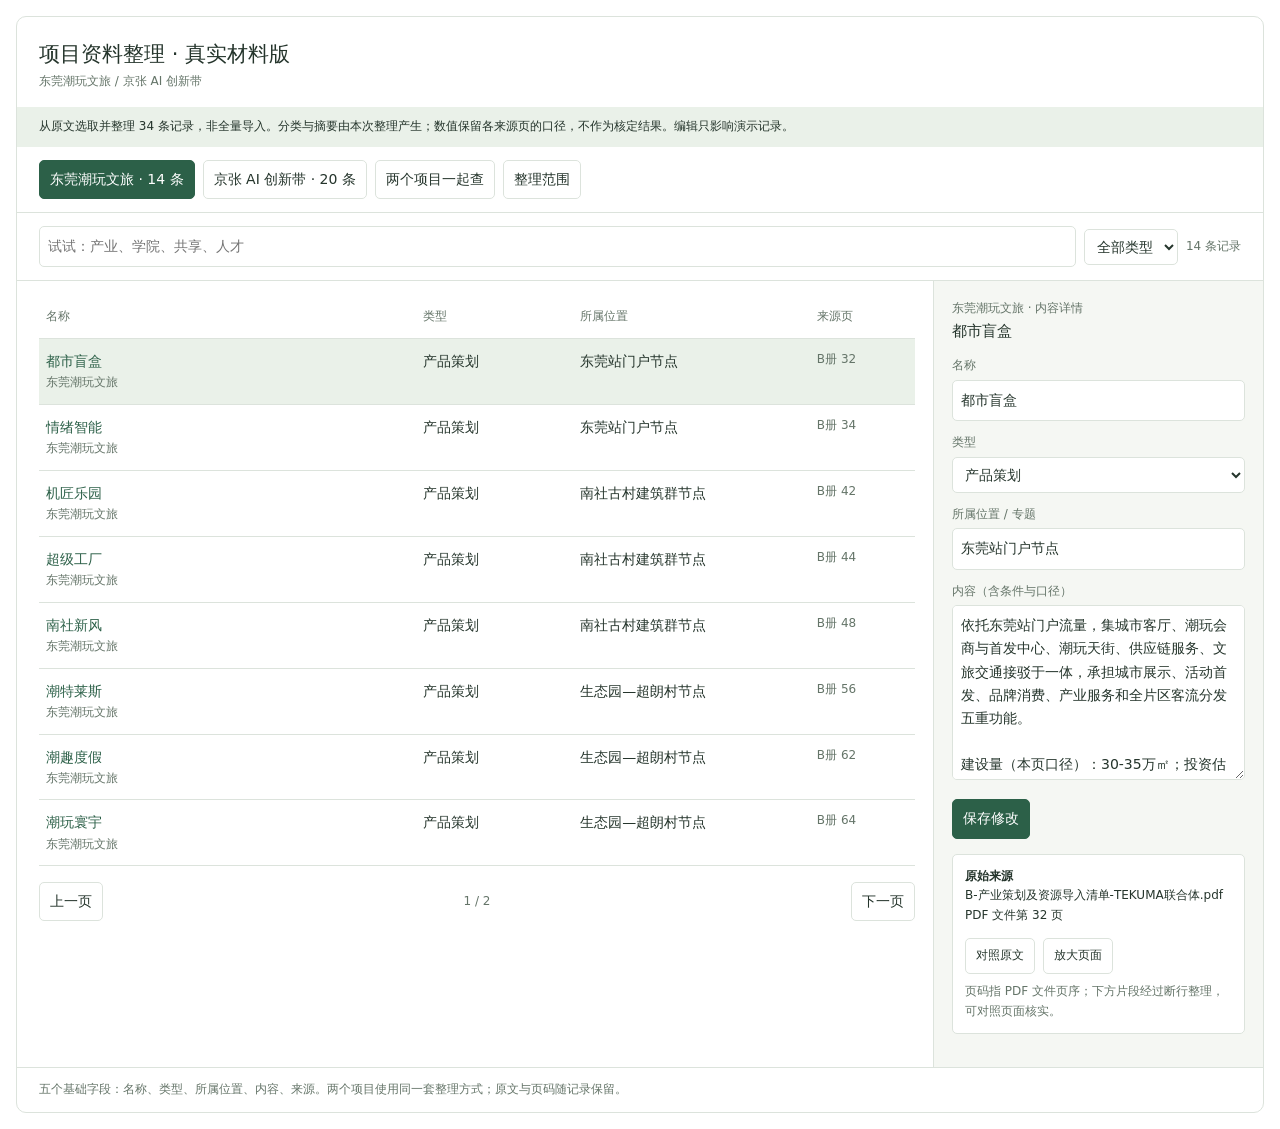
==== demo.html @ 4aeb012e "Publish urban design content management prototype" ====
<!doctype html>
<html lang="zh-CN"><head><meta charset="utf-8"><meta name="viewport" content="width=device-width,initial-scale=1"><meta name="robots" content="noindex,nofollow"><title>项目资料整理 · 真实材料 demo</title><style>:root{color-scheme:light}html,body{margin:0}body{padding:16px;font-family:system-ui,'Microsoft YaHei',sans-serif;background:#fff}*{box-sizing:border-box}@media(max-width:520px){body{padding:8px}}</style></head><body>
<script>
(()=>{const key='urban-content-demo-state-v1';let state=null;try{state=JSON.parse(localStorage.getItem(key)||'null')}catch{}window.openai={widgetState:state,setWidgetState:async(next)=>{window.openai.widgetState=next;try{localStorage.setItem(key,JSON.stringify(next))}catch{}}}})();
</script>
<div id="urban-real" aria-label="两个真实项目的结构化资料表">
<style>
#urban-real{--p:light-dark(#fff,#282c29);--b:light-dark(#f5f7f3,#202620);--t:light-dark(#25352c,#e4ece6);--m:light-dark(#657569,#adbdaf);--l:light-dark(#dce3dc,#465249);--a:light-dark(#2c6048,#a0d1b2);--s:light-dark(#eaf1e9,#354b3c);font:14px/1.65 system-ui,'Microsoft YaHei',sans-serif;color:var(--t);background:var(--p);border:1px solid var(--l);border-radius:10px;overflow:hidden}#urban-real *{box-sizing:border-box}#urban-real button,#urban-real input,#urban-real select,#urban-real textarea{font:inherit;color:inherit}#urban-real button{padding:7px 10px;border:1px solid var(--l);border-radius:5px;background:var(--p)}#urban-real button:hover{background:var(--s)}#urban-real button.active,#urban-real button.main{background:var(--a);color:var(--p);border-color:var(--a)}#urban-real input,#urban-real select,#urban-real textarea{border:1px solid var(--l);border-radius:5px;padding:8px;background:var(--p);max-width:100%}#urban-real textarea{width:100%;min-height:175px;resize:vertical}#urban-real h2{font-size:21px;font-weight:500;margin:0}#urban-real h3{font-size:15px;font-weight:500;margin:0 0 9px}#urban-real p{margin:6px 0 12px}#urban-real .dim{font-size:12px;color:var(--m)}#urban-real .head{padding:20px 100px 16px 22px}#urban-real .notice{font-size:12px;padding:10px 22px;background:var(--s)}#urban-real .bar{display:flex;gap:8px;flex-wrap:wrap;align-items:center;padding:13px 22px;border-bottom:1px solid var(--l)}#urban-real .bar input{flex:1;min-width:130px}#urban-real .body{display:grid;grid-template-columns:minmax(0,1fr) 330px}#urban-real .list{padding:15px 18px 18px 22px;min-width:0}#urban-real .detail{padding:18px;background:var(--b);border-left:1px solid var(--l);min-width:0}#urban-real .detail label{display:block;font-size:12px;color:var(--m);margin:12px 0 4px}#urban-real .detail input,#urban-real .detail select{width:100%}#urban-real table{width:100%;table-layout:fixed;border-collapse:collapse}#urban-real th,#urban-real td{padding:11px 7px;border-bottom:1px solid var(--l);text-align:left;vertical-align:top;overflow-wrap:anywhere}#urban-real th{font-size:12px;font-weight:400;color:var(--m)}#urban-real th:first-child{width:43%}#urban-real th:nth-child(2){width:18%}#urban-real th:nth-child(3){width:27%}#urban-real th:nth-child(4){width:12%}#urban-real td button{padding:0;border:0;color:var(--a);background:transparent;text-align:left}#urban-real tr.selected td{background:var(--s)}#urban-real .source{font-size:12px;padding:12px;background:var(--p);border:1px solid var(--l);border-radius:5px;margin:15px 0;overflow-wrap:anywhere}#urban-real .source img{display:block;width:100%;height:auto;margin-top:12px;border:1px solid var(--l)}#urban-real .quote{border-left:2px solid var(--a);padding-left:10px;white-space:pre-wrap;margin-top:12px}#urban-real .actions{display:flex;gap:8px;flex-wrap:wrap;align-items:center;margin-top:12px}#urban-real .pager{display:flex;justify-content:space-between;align-items:center;gap:8px;margin-top:16px}#urban-real .tag{font-size:11px;color:var(--a);background:var(--s);padding:2px 6px;border-radius:3px}#urban-real .scope{padding:20px 22px;border-bottom:1px solid var(--l);background:var(--b)}#urban-real .scope p{font-size:12px}#urban-real .foot{padding:12px 22px;border-top:1px solid var(--l);font-size:12px;color:var(--m)}#urban-real .preview{padding:18px;background:var(--b)}#urban-real .preview img{max-width:100%;height:auto;display:block;margin:16px auto 0}#urban-real [hidden]{display:none!important}
@media(max-width:820px){#urban-real .body{grid-template-columns:1fr}#urban-real .detail{border-left:0;border-top:1px solid var(--l)}}@media(max-width:520px){#urban-real .head,#urban-real .bar,#urban-real .scope,#urban-real .foot{padding-left:14px;padding-right:14px}#urban-real .head{padding-right:90px}#urban-real .list{padding:12px}#urban-real th,#urban-real td{font-size:12px;padding:9px 5px}#urban-real th:first-child{width:48%}#urban-real th:nth-child(2){width:22%}#urban-real th:nth-child(3){width:30%}#urban-real th:nth-child(4),#urban-real td:nth-child(4){display:none}#urban-real .bar input{flex-basis:100%}#urban-real input,#urban-real select,#urban-real textarea{font-size:16px}}
</style>
<header class="head"><h2>项目资料整理 · 真实材料版</h2><div class="dim">东莞潮玩文旅 / 京张 AI 创新带</div></header>
<div class="notice">从原文选取并整理 34 条记录，非全量导入。分类与摘要由本次整理产生；数值保留各来源页的口径，不作为核定结果。编辑只影响演示记录。</div>
<div id="ur-host"></div><div class="foot">五个基础字段：名称、类型、所属位置、内容、来源。两个项目使用同一套整理方式；原文与页码随记录保留。</div>
</div>
<script>
const initial=[{"id": 1, "name": "都市盲盒", "type": "产品策划", "place": "东莞站门户节点", "text": "依托东莞站门户流量，集城市客厅、潮玩会商与首发中心、潮玩天街、供应链服务、文旅交通接驳于一体，承担城市展示、活动首发、品牌消费、产业服务和全片区客流分发五重功能。\n\n建设量（本页口径）：30-35万㎡；投资估算：45 – 50 亿元。\n\n01 先做入口\n启动城市客厅与文旅接驳中心；完成站城导览、\n游客集散、行李寄存、多语服务、跨境电商与\n版权咨询轻量窗口。\n02 做实首发\n导入快闪首发位、沉浸式剧场、品牌发布会、\n买手会、金赏奖、直播基地，形成年度/季度/月\n度事件年历。\n03 升级平台\n完善天街商业和供应链服务中心，叠加检测认\n证、版权登记、授权交易、供应链金融，形成\n产业总入口。", "page": "32", "doc": "B", "project": "dg", "quote": "核心定位\n依托东莞站门户流量，集城市客厅、潮玩会商与首发中心、潮玩天街、供应链服务、文旅交通接驳于一体，承担城市展示、活动首发、品牌消费、产业服务和全片区客流分发五重功能。\n建设量：30-35万㎡\n投资估算：45 – 50 亿元", "area": "30-35万㎡", "investment": "45 – 50 亿元"}, {"id": 2, "name": "情绪智能", "type": "产品策划", "place": "东莞站门户节点", "text": "由AI毛绒玩具产业基地、透明超级工厂、柔性生产与私人定制中心、情绪智能主题酒店、AI玩具赋能中心构成，将情感计算、语音交互、传感器、芯片模组和柔性生产整合为智能物种全链条。\n\n建设量（本页口径）：30-40万㎡；投资估算：35 – 40 亿元。\n\n01 先聚产业\n落地AI毛绒产业基地，导入研发设计、电子集\n成、智能装备、供应链管理、品质检测与物流\n仓储企业。\n02 打开前台\n启动透明超级工厂、私人定制中心与情绪智能\n酒店，把生产线、定制、直播和住宿转化为消\n费体验。\n03 做强技术平台\n以AI玩具赋能中心导入AIGC、IP数字化、测试\n认证、产学研合作、创业加速器和国际技术合\n作。", "page": "34", "doc": "B", "project": "dg", "quote": "核心定位\n由AI毛绒玩具产业基地、透明超级工厂、柔性生产与私人定制中心、情绪智能主题酒店、AI玩具赋能中心构成，将情感计算、语音交互、传感器、芯片模组和柔性生产整合为智能物种全链条。\n建设量：30-40万㎡\n投资估算：35 – 40 亿元", "area": "30-40万㎡", "investment": "35 – 40 亿元"}, {"id": 3, "name": "机匠乐园", "type": "产品策划", "place": "南社古村建筑群节点", "text": "以工业遗存、退役模具、工厂废料和制造记忆为基础，构建工业美学景观、模具博物馆、二创工坊、重生实验室、工业主题乐园、原厂市集和工匠教育中心。\n\n建设量（本页口径）：20-30万㎡；投资估算：40-50 亿元。\n\n01 工业可见\n先做科幻机匠公园、模具博物馆和原厂市集，\n形成城市级视觉锚点、工业制造叙事与本土消\n费入口。\n02 工业可玩\n推进废料二创工坊、重生实验室和可参与工厂，\n把模具、废料、沉睡IP转化为创作与体验产品\n03 工业可传播\n完善制造美食街与工匠教育中心，打造机匠创\n作节、研学课程和大湾区工业设计体验活动。", "page": "42", "doc": "B", "project": "dg", "quote": "核心定位\n以工业遗存、退役模具、工厂废料和制造记忆为基础，构建工业美学景观、模具博物馆、二创工坊、重生实验室、工业主题乐园、原厂市集和工匠教育中心。\n建设量：20-30万㎡\n投资估算：40-50 亿元", "area": "20-30万㎡", "investment": "40-50 亿元"}, {"id": 4, "name": "超级工厂", "type": "产品策划", "place": "南社古村建筑群节点", "text": "由智能制造应用型企业总部、研发型总部、中小型具身企业院落总部、展示中心、透明工厂参观线和商务服务构成，形成总部经济、技术展示、工业文旅一体化平台。\n\n建设量（本页口径）：25.6万㎡；投资估算：26-32亿元。\n\n01 导入总部\n优先布局应用型总部与研发型总部，引入具身\n智能整机企业、关键零部件企业和航天潮玩制\n造企业。\n02 打开展示\n落地展示中心与透明工厂参观线，组织机器人\n装配、航天潮玩生产、VR/AR体验和工业参观\n票务。\n03 完善服务\n补齐中小企业院落总部、共享测试场、产业服\n务中心、基金办公室、人才公寓与商务配套。", "page": "44", "doc": "B", "project": "dg", "quote": "核心定位\n由智能制造应用型企业总部、研发型总部、中小型具身企业院落总部、展示中心、透明工厂参观线和商务服务构成，形成总部经济、技术展示、工业文旅一体化平台。\n建设量：25.6万㎡\n投资估算：26-32亿元", "area": "25.6万㎡", "investment": "26-32亿元"}, {"id": 5, "name": "南社新风", "type": "产品策划", "place": "南社古村建筑群节点", "text": "依托宗祠、古宅、水系、广场和古村肌理，通过国风内容、AR数字叠加、演艺节庆、非遗联名，把古村从静态遗存转化为可进入、可夜游、可消费、可传播的沉浸式戏剧场。\n\n建设量（本页口径）：3-4万㎡；投资估算：4-6 亿元。\n\n01 主舞台成形\n以谢氏大宗祠、古宅群和水系为核心，完成轻\n干预改造、基础展陈、AR叠加和夜游灯光系统。\n02 节庆事件化\n推出历史架空演出、花灯节、龙舟仪式、国风\n互动演出和非遗体验，用节庆拉高传播与客流。\n03 夜间运营化\n完善研学课程和星光夜市，把演艺、市集、餐\n饮、非遗零售与夜游联动为全时消费。", "page": "48", "doc": "B", "project": "dg", "quote": "核心定位\n依托宗祠、古宅、水系、广场和古村肌理，通过国风内容、AR数字叠加、演艺节庆、非遗联名，把古村从静态遗存转化为可进入、可夜游、可消费、可传播的沉浸式戏剧场。\n建设量：3-4万㎡\n投资估算：4-6 亿元", "area": "3-4万㎡", "investment": "4-6 亿元"}, {"id": 6, "name": "潮特莱斯", "type": "产品策划", "place": "生态园—超朗村节点", "text": "由潮玩奥莱折扣街区、前店后厂体验店、私人定制中心、欢乐聚场、潮玩剧场、潮玩博物馆·小小世界、娃衣手工制作村组成，形成“买得到、玩得到、做得到、看得到”的潮玩商业综合体。\n\n建设量（本页口径）：10-12万㎡；投资估算：16-18亿元。\n\n01 消费引擎\n启动奥莱折扣街区与前店后厂体验店，优先\n落地头部品牌、工厂参观购物动线和高性价\n比商品体系。\n02 内容体验\n推进私人定制、欢乐聚场、潮玩剧场与小小世\n界，把购物升级为参观、观演、参与、收藏。\n03 创作者生态\n启动牛过蓢娃衣手工制作村，引入工作室、二\n创工坊和公共展廊，形成消费者与创作者互动。", "page": "56", "doc": "B", "project": "dg", "quote": "核心定位\n由潮玩奥莱折扣街区、前店后厂体验店、私人定制中心、欢乐聚场、潮玩剧场、潮玩博物馆·小小世界、娃衣手工制作村组成，形成“买得到、玩得到、做得到、看得到”的潮玩商业综合体。\n建设量：10-12万㎡\n投资估算：16-18亿元", "area": "10-12万㎡", "investment": "16-18亿元"}, {"id": 7, "name": "潮趣度假", "type": "产品策划", "place": "生态园—超朗村节点", "text": "以高端全服务酒店、潮玩主题酒店群、亲子主题酒店群、野奢酒店和文旅住宅构成多层级度假体系，在湿地生态与潮玩内容之间建立面向会奖、家庭、粉丝、自然度假与长期停留的产品组合。\n\n建设量（本页口径）：16-20万㎡；投资估算：24-28 亿元。\n\n01 高端底盘\n先启动高端全服务酒店，建立会议、宴会、疗\n愈、泳池和全服务度假功能，承接商务会奖与\n家庭度假。\n02 主题矩阵\n推进潮玩主题酒店、亲子酒店和野奢酒店，形\n成IP沉浸、亲子教育、自然疗愈三类体验。\n03 社区延展\n导入文旅住宅与主题社区配套，让潮玩从短住\n体验进一步延展到长期停留和生活方式认同。", "page": "62", "doc": "B", "project": "dg", "quote": "核心定位\n以高端全服务酒店、潮玩主题酒店群、亲子主题酒店群、野奢酒店和文旅住宅构成多层级度假体系，在湿地生态与潮玩内容之间建立面向会奖、家庭、粉丝、自然度假与长期停留的产品组合。\n建设量：16-20万㎡\n投资估算：24-28 亿元", "area": "16-20万㎡", "investment": "24-28 亿元"}, {"id": 8, "name": "潮玩寰宇", "type": "产品策划", "place": "生态园—超朗村节点", "text": "由潮玩寰宇数字中心、AI短剧梦工厂、三体宇宙·科幻森林、三体科幻酒店构成，将顶级科幻IP、数字化平台、短剧内容生产、主题办公和沉浸式住宿组合为科幻内容平台。\n\n建设量（本页口径）：8-10万㎡；投资估算：16-20亿元。\n\n01 数字底座\n优先启动数字中心，完成IP数字档案库、数字展\n览、数字交易、元宇宙体验和数字化服务体系。\n02 内容生产\n启动AI短剧梦工厂与科幻森林，形成IP短剧、达\n人孵化、主题办公、展览廊和周边首发。\n03 沉浸住宿\n以三体科幻酒店为核心，整合AR/VR、实物机\n关、AI陪游和主题密室，形成可过夜科幻体验。", "page": "64", "doc": "B", "project": "dg", "quote": "核心定位\n由潮玩寰宇数字中心、AI短剧梦工厂、三体宇宙·科幻森林、三体科幻酒店构成，将顶级科幻IP、数字化平台、短剧内容生产、主题办公和沉浸式住宿组合为科幻内容平台。\n建设量：8-10万㎡\n投资估算：16-20亿元", "area": "8-10万㎡", "investment": "16-20亿元"}, {"id": 9, "name": "潮玩大道", "type": "产品策划", "place": "潮玩古村节点", "text": "由潮玩星光大道、旗舰IP主街、供应链生产服务及展销中心、创业孵化器与IP快速转化中心、IP授权交易中心、品牌展示带、电商直播基地组成，把设计、打样、转化、授权、交易和传播拉到一条街上。\n\n建设量（本页口径）：20-25万㎡；投资估算：30-40亿元。\n\n01 街区势能\n优先导入国内外头部旗舰、设计师快闪矩阵和IP\n联名餐饮，建立人气、辨识度与城市品牌街道\n展示。\n02 产业前台\n启动供应链展销中心、IP授权交易中心与直播基\n地，把采购、打样、授权、直播传播前置到街\n区。\n03 IP加速\n落地创业孵化器和IP快速转化中心，形成创意原\n型、小批量试产、首发上市、融资对接的高效\n通道。", "page": "74", "doc": "B", "project": "dg", "quote": "核心定位\n由潮玩星光大道、旗舰IP主街、供应链生产服务及展销中心、创业孵化器与IP快速转化中心、IP授权交易中心、品牌展示带、电商直播基地组成，把设计、打样、转化、授权、交易和传播拉到一条街上。\n建设量：20-25万㎡\n投资估算：30-40亿元", "area": "20-25万㎡", "investment": "30-40亿元"}, {"id": 10, "name": "潮玩学院", "type": "产品策划", "place": "潮玩古村节点", "text": "由核心教学区、古村落工作室集群、IP孵化公园、IP研发中心集群、人才青年小镇与生活配套组成，把教学、驻场创作、孵化、研发和青年生活统一为产教融合平台。\n\n建设量（本页口径）：4-6万㎡；投资估算：6-8 亿元。\n\n01 教学核心\n搭建IP设计、工业造型、品牌运营、数字潮玩四\n个方向，建立联合共建和企业导师机制。\n02 创作者生态\n启动古村落工作室集群与IP研发中心，引入设计\n师、艺术家驻场和企业真实命题。\n03 孵化生活\n落地IP孵化公园与青年小镇，叠加基金、版权、\n创意市集、公寓和社区配套。", "page": "76", "doc": "B", "project": "dg", "quote": "核心定位\n由核心教学区、古村落工作室集群、IP孵化公园、IP研发中心集群、人才青年小镇与生活配套组成，把教学、驻场创作、孵化、研发和青年生活统一为产教融合平台。\n建设量：4-6万㎡\n投资估算：6-8 亿元", "area": "4-6万㎡", "investment": "6-8 亿元"}, {"id": 11, "name": "潮江商院", "type": "产品策划", "place": "滨江古采石场节点", "text": "由城市文旅展览馆、文创工坊聚落、文创-文旅商学院、大帽子文创园改造、文旅学院宿舍与生活区组成，依托滨江古采石场和工业遗址环境，构建开放式文旅文创产业学院。\n\n建设量（本页口径）：10-12万㎡；投资估算：16-24 亿元。\n\n01 展示与工坊\n先启动城市文旅展览馆和文创工坊，建立文旅\n历史、采石场遗址、工人记忆和工坊实践的可\n见场景。\n02 学院主体\n推进文创-文旅商学院，引入真实项目教学、企\n业导师制和文旅规划、运营、内容、数字化课\n程。\n03 园区生活\n完成大帽子文创园改造与宿舍生活区，形成面\n向师生、导师、设计师和公众开放的园区型社\n区。", "page": "84", "doc": "B", "project": "dg", "quote": "核心定位\n由城市文旅展览馆、文创工坊聚落、文创-文旅商学院、大帽子文创园改造、文旅学院宿舍与生活区组成，依托滨江古采石场和工业遗址环境，构建开放式文旅文创产业学院。\n建设量：10-12万㎡\n投资估算：16-24 亿元", "area": "10-12万㎡", "investment": "16-24 亿元"}, {"id": 12, "name": "欢乐江岸", "type": "产品策划", "place": "滨江古采石场节点", "text": "依托滨江古采石场、赤石地貌、矿坑湖、湿地与滨水空间，构建赤石探秘、光影艺术、动物田园、河屿绿集、潮玩精品酒店等多元乐园与休闲产品。\n\n建设量（本页口径）：8-12万㎡；投资估算：12 – 15 亿元。\n\n01 标志体验\n以赤石探秘和河屿绿集为优先，打开峡谷穿越、\n工业攀登、矿坑漂流、滨水市集和露营休闲。\n02 夜间引擎\n推进光影艺术和动物田园，导入投影秀、感应\n步道、IP光影森林、亲子课程和自然工坊。\n03 度假升级\n补齐潮玩精品酒店和非标休闲配套，把半日游\n扩展为可停留、可露营、可过夜的度假目的地。", "page": "88", "doc": "B", "project": "dg", "quote": "核心定位\n依托滨江古采石场、赤石地貌、矿坑湖、湿地与滨水空间，构建赤石探秘、光影艺术、动物田园、河屿绿集、潮玩精品酒店等多元乐园与休闲产品。\n建设量：8-12万㎡\n投资估算：12 – 15 亿元", "area": "8-12万㎡", "investment": "12 – 15 亿元"}, {"id": 13, "name": "企业综合服务站、政策与空间工单", "type": "设施配置", "place": "AI服务设施专题 / 产业", "text": "建议单体或组合规模：150–500㎡\n类别：产业；优先层级：项目/圈\n关键空间条件：临街或首层、可见、可分时\n\n面积为共享或平台设施的启动建议区间，不含企业专属研发。具体规模按需求、设备和利用率校核。", "page": "391", "doc": "JZ", "project": "jz", "quote": "企业综合服务站、政策与空间工单\n150–500㎡\n临街或首层、可见、可分时\n\n面积为共享或平台设施的启动建议区间，不含企业专属研发。具体规模按需求、设备和利用率校核。", "area": "150–500㎡"}, {"id": 14, "name": "科技金融、知识产权、技术交易、国际化", "type": "设施配置", "place": "AI服务设施专题 / 产业", "text": "建议单体或组合规模：300–1,200㎡\n类别：产业；优先层级：圈\n关键空间条件：独立洽谈、保密、路演联动\n\n面积为共享或平台设施的启动建议区间，不含企业专属研发。具体规模按需求、设备和利用率校核。", "page": "391", "doc": "JZ", "project": "jz", "quote": "科技金融、知识产权、技术交易、国际化\n300–1,200㎡\n独立洽谈、保密、路演联动\n\n面积为共享或平台设施的启动建议区间，不含企业专属研发。具体规模按需求、设备和利用率校核。", "area": "300–1,200㎡"}, {"id": 15, "name": "场景机会与首试首用撮合中心", "type": "设施配置", "place": "AI服务设施专题 / 产业", "text": "建议单体或组合规模：500–1,500㎡\n类别：产业；优先层级：圈/带\n关键空间条件：展示、会议、采购与业主席位\n\n面积为共享或平台设施的启动建议区间，不含企业专属研发。具体规模按需求、设备和利用率校核。", "page": "391", "doc": "JZ", "project": "jz", "quote": "场景机会与首试首用撮合中心\n500–1,500㎡\n展示、会议、采购与业主席位\n\n面积为共享或平台设施的启动建议区间，不含企业专属研发。具体规模按需求、设备和利用率校核。", "area": "500–1,500㎡"}, {"id": 16, "name": "弹性算力与模型工具接入前端", "type": "设施配置", "place": "AI服务设施专题 / 科技", "text": "建议单体或组合规模：200–600㎡\n类别：科技；优先层级：项目/圈\n关键空间条件：双路网络、冷却、UPS、安全分区\n\n面积为共享或平台设施的启动建议区间，不含企业专属研发。具体规模按需求、设备和利用率校核。", "page": "391", "doc": "JZ", "project": "jz", "quote": "弹性算力与模型工具接入前端\n200–600㎡\n双路网络、冷却、UPS、安全分区\n\n面积为共享或平台设施的启动建议区间，不含企业专属研发。具体规模按需求、设备和利用率校核。", "area": "200–600㎡"}, {"id": 17, "name": "可信数据沙盒", "type": "设施配置", "place": "AI服务设施专题 / 科技", "text": "建议单体或组合规模：500–1,500㎡\n类别：科技；优先层级：圈/带\n关键空间条件：物理与网络隔离、授权审计\n\n面积为共享或平台设施的启动建议区间，不含企业专属研发。具体规模按需求、设备和利用率校核。", "page": "391", "doc": "JZ", "project": "jz", "quote": "可信数据沙盒\n500–1,500㎡\n物理与网络隔离、授权审计\n\n面积为共享或平台设施的启动建议区间，不含企业专属研发。具体规模按需求、设备和利用率校核。", "area": "500–1,500㎡"}, {"id": 18, "name": "模型评测与安全测试", "type": "设施配置", "place": "AI服务设施专题 / 科技", "text": "建议单体或组合规模：800–2,500㎡\n类别：科技；优先层级：圈/带\n关键空间条件：可控网络、测试集管理、保密\n\n面积为共享或平台设施的启动建议区间，不含企业专属研发。具体规模按需求、设备和利用率校核。", "page": "391", "doc": "JZ", "project": "jz", "quote": "模型评测与安全测试\n800–2,500㎡\n可控网络、测试集管理、保密\n\n面积为共享或平台设施的启动建议区间，不含企业专属研发。具体规模按需求、设备和利用率校核。", "area": "800–2,500㎡"}, {"id": 19, "name": "PoC与原型验证中心", "type": "设施配置", "place": "AI服务设施专题 / 科技", "text": "建议单体或组合规模：1,000–3,500㎡\n类别：科技；优先层级：圈\n关键空间条件：可变实验单元、设备物流、工程团队\n\n面积为共享或平台设施的启动建议区间，不含企业专属研发。具体规模按需求、设备和利用率校核。", "page": "391", "doc": "JZ", "project": "jz", "quote": "PoC与原型验证中心\n1,000–3,500㎡\n可变实验单元、设备物流、工程团队\n\n面积为共享或平台设施的启动建议区间，不含企业专属研发。具体规模按需求、设备和利用率校核。", "area": "1,000–3,500㎡"}, {"id": 20, "name": "共享实验室与仪器平台", "type": "设施配置", "place": "AI服务设施专题 / 科技", "text": "建议单体或组合规模：1,500–6,000㎡\n类别：科技；优先层级：圈/带\n关键空间条件：按专业配置荷载、机电、排风\n\n面积为共享或平台设施的启动建议区间，不含企业专属研发。具体规模按需求、设备和利用率校核。", "page": "391", "doc": "JZ", "project": "jz", "quote": "共享实验室与仪器平台\n1,500–6,000㎡\n按专业配置荷载、机电、排风\n\n面积为共享或平台设施的启动建议区间，不含企业专属研发。具体规模按需求、设备和利用率校核。", "area": "1,500–6,000㎡"}, {"id": 21, "name": "具身智能测试与中试验证", "type": "设施配置", "place": "AI服务设施专题 / 科技", "text": "建议单体或组合规模：3,000–10,000㎡以上\n类别：科技；优先层级：带/专业圈\n关键空间条件：高荷载、货运、层高反推、室外试验边界\n\n面积为共享或平台设施的启动建议区间，不含企业专属研发。具体规模按需求、设备和利用率校核。", "page": "391", "doc": "JZ", "project": "jz", "quote": "具身智能测试与中试验证\n3,000–10,000㎡以上\n高荷载、货运、层高反推、室外试验边界\n\n面积为共享或平台设施的启动建议区间，不含企业专属研发。具体规模按需求、设备和利用率校核。", "area": "3,000–10,000㎡以上"}, {"id": 22, "name": "孵化加速与共享研发", "type": "设施配置", "place": "AI服务设施专题 / 创新", "text": "建议单体或组合规模：3,000–8,000㎡\n类别：创新；优先层级：圈\n关键空间条件：灵活分隔、共享会议、导师与资本席位\n\n面积为共享或平台设施的启动建议区间，不含企业专属研发。具体规模按需求、设备和利用率校核。", "page": "391", "doc": "JZ", "project": "jz", "quote": "孵化加速与共享研发\n3,000–8,000㎡\n灵活分隔、共享会议、导师与资本席位\n\n面积为共享或平台设施的启动建议区间，不含企业专属研发。具体规模按需求、设备和利用率校核。", "area": "3,000–8,000㎡"}, {"id": 23, "name": "开源与开发者社区", "type": "设施配置", "place": "AI服务设施专题 / 创新", "text": "建议单体或组合规模：500–1,500㎡\n类别：创新；优先层级：圈\n关键空间条件：24小时、活动直播、开放工作站\n\n面积为共享或平台设施的启动建议区间，不含企业专属研发。具体规模按需求、设备和利用率校核。", "page": "391", "doc": "JZ", "project": "jz", "quote": "开源与开发者社区\n500–1,500㎡\n24小时、活动直播、开放工作站\n\n面积为共享或平台设施的启动建议区间，不含企业专属研发。具体规模按需求、设备和利用率校核。", "area": "500–1,500㎡"}, {"id": 24, "name": "发布路演、体验与展览", "type": "设施配置", "place": "AI服务设施专题 / 创新", "text": "建议单体或组合规模：500–2,000㎡\n类别：创新；优先层级：项目/圈\n关键空间条件：首层开放、可快速换展、声光电\n\n面积为共享或平台设施的启动建议区间，不含企业专属研发。具体规模按需求、设备和利用率校核。", "page": "391", "doc": "JZ", "project": "jz", "quote": "发布路演、体验与展览\n500–2,000㎡\n首层开放、可快速换展、声光电\n\n面积为共享或平台设施的启动建议区间，不含企业专属研发。具体规模按需求、设备和利用率校核。", "area": "500–2,000㎡"}, {"id": 25, "name": "人才服务、培训与工程实训", "type": "设施配置", "place": "AI服务设施专题 / 人才", "text": "建议单体或组合规模：300–1,500㎡\n类别：人才；优先层级：项目/圈\n关键空间条件：教学、咨询、企业联合运营\n\n面积为共享或平台设施的启动建议区间，不含企业专属研发。具体规模按需求、设备和利用率校核。", "page": "391", "doc": "JZ", "project": "jz", "quote": "人才服务、培训与工程实训\n300–1,500㎡\n教学、咨询、企业联合运营\n\n面积为共享或平台设施的启动建议区间，不含企业专属研发。具体规模按需求、设备和利用率校核。", "area": "300–1,500㎡"}, {"id": 26, "name": "国际短住、人才租赁住房", "type": "设施配置", "place": "AI服务设施专题 / 人才", "text": "建议单体或组合规模：按专项需求测算\n类别：人才；优先层级：圈/带\n关键空间条件：独立消防、独立流线、生活服务\n\n面积为共享或平台设施的启动建议区间，不含企业专属研发。具体规模按需求、设备和利用率校核。", "page": "391", "doc": "JZ", "project": "jz", "quote": "国际短住、人才租赁住房\n按专项需求测算\n独立消防、独立流线、生活服务\n\n面积为共享或平台设施的启动建议区间，不含企业专属研发。具体规模按需求、设备和利用率校核。", "area": "按专项需求测算"}, {"id": 27, "name": "数据合规、模型治理与标准认证", "type": "设施配置", "place": "AI服务设施专题 / 治理", "text": "建议单体或组合规模：500–1,500㎡\n类别：治理；优先层级：圈/带\n关键空间条件：保密、受控测试、审查和培训\n\n面积为共享或平台设施的启动建议区间，不含企业专属研发。具体规模按需求、设备和利用率校核。", "page": "391", "doc": "JZ", "project": "jz", "quote": "数据合规、模型治理与标准认证\n500–1,500㎡\n保密、受控测试、审查和培训\n\n面积为共享或平台设施的启动建议区间，不含企业专属研发。具体规模按需求、设备和利用率校核。", "area": "500–1,500㎡"}, {"id": 28, "name": "AI+行业专用验证场", "type": "设施配置", "place": "AI服务设施专题 / 场景", "text": "建议单体或组合规模：按场景专项测算\n类别：场景；优先层级：圈/带\n关键空间条件：行业监管、安全边界、真实用户与数据\n\n面积为共享或平台设施的启动建议区间，不含企业专属研发。具体规模按需求、设备和利用率校核。", "page": "391", "doc": "JZ", "project": "jz", "quote": "AI+行业专用验证场\n按场景专项测算\n行业监管、安全边界、真实用户与数据\n\n面积为共享或平台设施的启动建议区间，不含企业专属研发。具体规模按需求、设备和利用率校核。", "area": "按场景专项测算"}, {"id": 29, "name": "高校社区AI-IP园专业验证组合", "type": "设施配置", "place": "AI服务设施专题 / 场景", "text": "建议单体或组合规模：L1 300–2,000㎡；L2 3,000–10,000㎡\n类别：场景；优先层级：项目/圈\n关键空间条件：校园边界或近校载体；专业数据、验证、转化和共享客厅\n\n面积为共享或平台设施的启动建议区间，不含企业专属研发。具体规模按需求、设备和利用率校核。", "page": "391", "doc": "JZ", "project": "jz", "quote": "高校社区AI-IP园专业验证组合\nL1 300–2,000㎡；L2 3,000–10,000㎡\n校园边界或近校载体；专业数据、验证、转化和共享客厅\n\n面积为共享或平台设施的启动建议区间，不含企业专属研发。具体规模按需求、设备和利用率校核。", "area": "L1 300–2,000㎡；L2 3,000–10,000㎡"}, {"id": 30, "name": "众智园公共空间：现状", "type": "图件说明", "place": "众智园片区", "text": "现状片区绿地零散分布、步行系统不成体系。三大公园各自孤立，小月河沿岸缺乏连续步道，街区内部公共空间严重不足。现状公共空间呈“点状散布”状态。", "page": "170", "doc": "JZ", "project": "jz", "quote": "3.2 众智园片区 /Zhongzhi Park Area\nBefore\n现状片区绿地零散分布、步行系统不成体系。三大公园各自孤立，小月河沿岸缺乏连续步\n道，街区内部公共空间严重不足。现状公共空间呈\"点状散布\"状态，难以支撑高频交流的\n创新社群需求。"}, {"id": 31, "name": "众智园公共空间：方案", "type": "图件说明", "place": "众智园片区", "text": "规划后形成“公园/绿廊+慢行道路+立体步道”三级公共空间网络。三大公园通过连续绿廊串联；片区内慢行系统与轨道站点衔接，内部里巷打通。", "page": "171", "doc": "JZ", "project": "jz", "quote": "After\n规划后形成\"公园/绿廊+慢行道路+立体步道\"三级公共空间网络。三大公园通过连续绿廊串联，\n京张公园沿线打造滨水活力带，片区内慢行系统与轨道站点无缝衔接，内部里巷打通形成毛细血\n管。真正实现\"开窗见绿、出门入园、步行可达\"的理想创新社区空间。"}, {"id": 32, "name": "高校开放模式的选择与落位条件", "type": "设计策略", "place": "城校融合专题", "text": "校园界面承接交流，近校载体承接转化，受控平台提供能力；点位功能、授权条件和运营责任同步落实。\n\n具体入口、路径、容量、面积、投资和开放时段需结合校方、资产及专项条件核定；专业园区与首发项目为规划建议。", "page": "431", "doc": "JZ", "project": "jz", "quote": "4.模式选择与空间落位条件\nModel Selection and Spatial Conditions\n具体入口、路径、容量、面积、投资和开放时段需结合校方、资产及专项条件核定；专业园区与首发项目为规划建议。\n一校一策、一平台一授权表、一项目一运营合同\n校园界面承接交流，近校载体承接转化，受控平台提供能力；\n点位功能、授权条件和运营责任同步落实。"}, {"id": 33, "name": "东莞片区城市设计总平面", "type": "图件说明", "place": "总体空间", "text": "总平面图表达片区整体空间布局，并以子项目编号标注位置。此条记录只描述图件用途，不从图面推算新增指标。", "page": "27", "doc": "A", "project": "dg", "quote": "城市设计总平面图 / URBAN DESIGN MASTERPLAN\n子项目编号示例：1-2、1-4、1-1、2-1、2-2、2-3、2-4、2-5。"}, {"id": 34, "name": "都市盲盒：会商首发场景", "type": "图件说明", "place": "东莞站门户节点 / 都市盲盒", "text": "效果图展示都市盲盒的会展、商业与首发场景。此条为图件内容概述，图片保留原文标注。", "page": "49", "doc": "A", "project": "dg", "quote": "潮玩会赏快闪\n设置20个标准化快闪位，由品牌……（原文片段）"}];
const documents={"A": {"name": "A-设计说明-TEKUMA联合体.pdf"}, "B": {"name": "B-产业策划及资源导入清单-TEKUMA联合体.pdf"}, "JZ": {"name": "方案文册（1正19副）.pdf"}};
const previews={"A-27": "[data-uri]", "A-49": "[data-uri]", "B-32": "[data-uri]", "B-34": "[data-uri]", "B-42": "[data-uri]", "B-44": "[data-uri]", "B-48": "[data-uri]", "B-56": "[data-uri]", "B-62": "[data-uri]", "B-64": "[data-uri]", "B-74": "[data-uri]", "B-76": "[data-uri]", "B-84": "[data-uri]", "B-88": "[data-uri]", "JZ-170": "[data-uri]", "JZ-171": "[data-uri]", "JZ-391": "[data-uri]", "JZ-431": "[data-uri]"};
(()=>{
const root=document.getElementById('urban-real'),host=root.querySelector('#ur-host');
let s={records:initial.map(r=>({...r})),project:'dg',type:'全部类型',q:'',page:0,selected:1,source:false,scope:false};
let cached=window.openai?.widgetState?.privateContent;if(cached?.version==='real-1'){for(const key of ['project','type','q','page','selected','scope'])if(cached[key]!==undefined)s[key]=cached[key];for(const r of s.records)if(cached.edits?.[r.id])Object.assign(r,cached.edits[r.id])}
const edits=cached?.version==='real-1'?cached.edits||{}:{};
const esc=v=>String(v).replace(/[&<>"']/g,c=>({'&':'&amp;','<':'&lt;','>':'&gt;','"':'&quot;',"'":'&#39;'}[c]));
const projects={dg:'东莞潮玩文旅',jz:'京张 AI 创新带'};
const types=['全部类型','产品策划','设施配置','图件说明','设计策略'];
function persist(){window.openai?.setWidgetState?.({modelContent:{prototype:'真实项目资料整理',project:s.project,selected:s.selected},privateContent:{version:'real-1',project:s.project,type:s.type,q:s.q,page:s.page,selected:s.selected,scope:s.scope,edits}})?.catch(()=>{})}
function filtered(){return s.records.filter(r=>(s.project==='all'||r.project===s.project)&&(s.type==='全部类型'||r.type===s.type)&&(r.name+r.place+r.text+projects[r.project]).toLowerCase().includes(s.q.toLowerCase()))}
function rows(){const all=filtered(),pages=Math.max(1,Math.ceil(all.length/8));s.page=Math.min(s.page,pages-1);const visible=all.slice(s.page*8,s.page*8+8);host.querySelector('#ur-count').textContent=all.length+' 条记录';host.querySelector('#ur-rows').innerHTML=visible.map(r=>'<tr class="'+(r.id===s.selected?'selected':'')+'"><td><button data-record="'+r.id+'">'+esc(r.name)+'</button><div class="dim">'+projects[r.project]+'</div></td><td>'+esc(r.type)+'</td><td>'+esc(r.place)+'</td><td class="dim">'+(r.doc==='JZ'?'文册':r.doc+'册')+' '+r.page+'</td></tr>').join('')||'<tr><td colspan="4">没有匹配记录。</td></tr>';host.querySelector('#ur-pages').textContent=(s.page+1)+' / '+pages;host.querySelector('#ur-prev').disabled=s.page===0;host.querySelector('#ur-next').disabled=s.page===pages-1;host.querySelectorAll('[data-record]').forEach(b=>b.onclick=()=>{s.selected=+b.dataset.record;s.source=false;rows();detail();persist()})}
function detail(){const r=s.records.find(r=>r.id===s.selected);if(!r){host.querySelector('#ur-detail').innerHTML='<p>选择记录查看详情。</p>';return}const doc=documents[r.doc];host.querySelector('#ur-detail').innerHTML='<div class="dim">'+projects[r.project]+' · 内容详情</div><h3>'+esc(r.name)+'</h3><label for="ur-name">名称</label><input id="ur-name" value="'+esc(r.name)+'"><label for="ur-kind">类型</label><select id="ur-kind">'+types.slice(1).map(t=>'<option '+(t===r.type?'selected':'')+'>'+t+'</option>').join('')+'</select><label for="ur-place">所属位置 / 专题</label><input id="ur-place" value="'+esc(r.place)+'"><label for="ur-text">内容（含条件与口径）</label><textarea id="ur-text">'+esc(r.text)+'</textarea><div class="actions"><button class="main" id="ur-save">保存修改</button><span id="ur-save-status" class="dim" aria-live="polite"></span></div><div class="source"><b>原始来源</b><div>'+esc(doc.name)+'</div><div>PDF 文件第 '+r.page+' 页</div><div class="actions"><button id="ur-source">'+(s.source?'收起原文':'对照原文')+'</button><button id="ur-preview">放大页面</button></div><div id="ur-source-content" '+(s.source?'':'hidden')+'><div class="quote">'+esc(r.quote)+'</div><img src="'+previews[r.doc+'-'+r.page]+'" alt="'+esc(doc.name)+'第'+r.page+'页"></div><div class="dim" style="margin-top:8px">页码指 PDF 文件页序；下方片段经过断行整理，可对照页面核实。</div></div>';
host.querySelector('#ur-source').onclick=()=>{s.source=!s.source;host.querySelector('#ur-source-content').hidden=!s.source;host.querySelector('#ur-source').textContent=s.source?'收起原文':'对照原文'};
host.querySelector('#ur-preview').onclick=()=>{host.innerHTML='<div class="preview"><button id="ur-return">← 返回资料表</button><p>'+esc(doc.name)+' · PDF 第 '+r.page+' 页</p><img src="'+previews[r.doc+'-'+r.page]+'" alt="原始页面预览"></div>';host.querySelector('#ur-return').onclick=render};
host.querySelector('#ur-save').onclick=()=>{const name=host.querySelector('#ur-name').value.trim();if(!name){host.querySelector('#ur-save-status').textContent='请填写名称';return}const edit={name,type:host.querySelector('#ur-kind').value,place:host.querySelector('#ur-place').value,text:host.querySelector('#ur-text').value};Object.assign(r,edit);edits[r.id]=edit;rows();detail();host.querySelector('#ur-save-status').textContent='已保存到演示';persist()}}
function render(){host.innerHTML='<div class="bar"><button data-project="dg">东莞潮玩文旅 · 14 条</button><button data-project="jz">京张 AI 创新带 · 20 条</button><button data-project="all">两个项目一起查</button><button id="ur-scope">整理范围</button></div><div id="ur-scope-panel" class="scope" '+(s.scope?'':'hidden')+'><h3>本次带入的真实内容</h3><p><b>东莞：</b>B 册 12 个产品的定位、建设量、投资估算和三阶段路径；A 册 2 张图件的用途说明。图件说明为本次人工归纳。</p><p><b>京张：</b>PDF 391 页 17 项设施配置；170–171 页众智园公共空间现状与方案；431 页高校开放模式与落位条件。</p><p class="dim">未导入全部页码，也未将意向资源当作已落实合作。记录保留原有估算、建议及适用条件。</p></div><div class="bar"><input id="ur-search" aria-label="搜索资料" placeholder="试试：产业、学院、共享、人才"><select id="ur-filter" aria-label="筛选类型">'+types.map(t=>'<option>'+t+'</option>').join('')+'</select><span class="dim" id="ur-count"></span></div><div class="body"><section class="list"><table aria-label="真实项目内容表"><thead><tr><th>名称</th><th>类型</th><th>所属位置</th><th>来源页</th></tr></thead><tbody id="ur-rows"></tbody></table><div class="pager"><button id="ur-prev">上一页</button><span class="dim" id="ur-pages"></span><button id="ur-next">下一页</button></div></section><aside id="ur-detail" class="detail" aria-label="内容与来源"></aside></div>';
host.querySelector('#ur-search').value=s.q;host.querySelector('#ur-filter').value=s.type;host.querySelector('#ur-search').oninput=e=>{s.q=e.target.value;s.page=0;sync();persist()};host.querySelector('#ur-filter').onchange=e=>{s.type=e.target.value;s.page=0;sync();persist()};host.querySelectorAll('[data-project]').forEach(b=>{b.classList.toggle('active',b.dataset.project===s.project);b.onclick=()=>{s.project=b.dataset.project;s.page=0;s.q='';s.type='全部类型';s.source=false;s.selected=filtered()[0]?.id||null;render();persist()}});host.querySelector('#ur-prev').onclick=()=>{s.page--;rows();persist()};host.querySelector('#ur-next').onclick=()=>{s.page++;rows();persist()};host.querySelector('#ur-scope').onclick=()=>{s.scope=!s.scope;host.querySelector('#ur-scope-panel').hidden=!s.scope;persist()};rows();detail()}
function sync(){const list=filtered();if(!list.some(r=>r.id===s.selected)){s.selected=list[0]?.id||null;s.source=false}rows();detail()}
render();window.addEventListener('openai:set_globals',e=>{const c=e.detail?.globals?.widgetState?.privateContent;if(c?.version==='real-1'){for(const key of ['project','type','q','page','selected','scope'])if(c[key]!==undefined)s[key]=c[key];if(c.edits){Object.assign(edits,c.edits);for(const r of s.records)if(edits[r.id])Object.assign(r,edits[r.id])}render()}});
})();
</script>

</body></html>
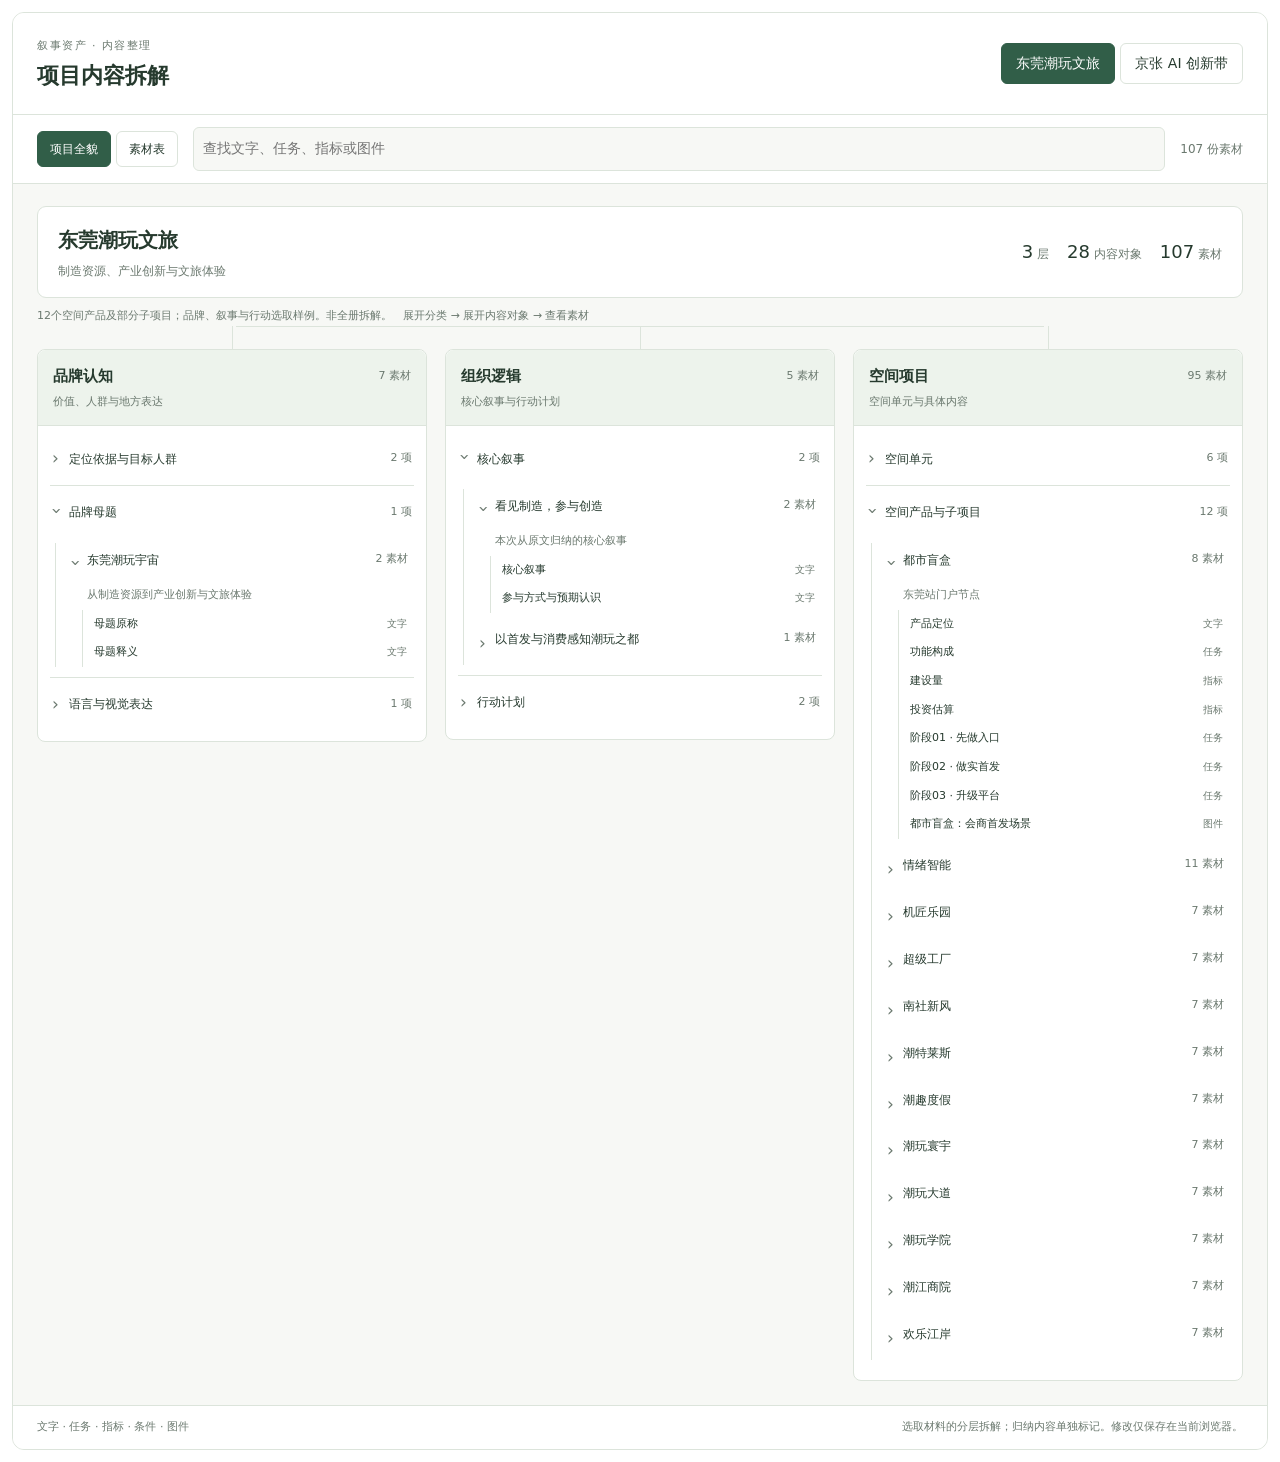
==== commit cc370731: "Explore whole projects through layered content and granular materials" ====
--- a/demo.html
+++ b/demo.html
@@ -1,41 +1,8 @@
 <!doctype html>
-<html lang="zh-CN"><head><meta charset="utf-8"><meta name="viewport" content="width=device-width,initial-scale=1"><meta name="robots" content="noindex,nofollow"><title>项目资料整理 · 真实材料 demo</title><style>:root{color-scheme:light}html,body{margin:0}body{padding:16px;font-family:system-ui,'Microsoft YaHei',sans-serif;background:#fff}*{box-sizing:border-box}@media(max-width:520px){body{padding:8px}}</style></head><body>
-<script>
-(()=>{const key='urban-content-demo-state-v1';let state=null;try{state=JSON.parse(localStorage.getItem(key)||'null')}catch{}window.openai={widgetState:state,setWidgetState:async(next)=>{window.openai.widgetState=next;try{localStorage.setItem(key,JSON.stringify(next))}catch{}}}})();
-</script>
-<div id="urban-real" aria-label="两个真实项目的结构化资料表">
-<style>
-#urban-real{--p:light-dark(#fff,#282c29);--b:light-dark(#f5f7f3,#202620);--t:light-dark(#25352c,#e4ece6);--m:light-dark(#657569,#adbdaf);--l:light-dark(#dce3dc,#465249);--a:light-dark(#2c6048,#a0d1b2);--s:light-dark(#eaf1e9,#354b3c);font:14px/1.65 system-ui,'Microsoft YaHei',sans-serif;color:var(--t);background:var(--p);border:1px solid var(--l);border-radius:10px;overflow:hidden}#urban-real *{box-sizing:border-box}#urban-real button,#urban-real input,#urban-real select,#urban-real textarea{font:inherit;color:inherit}#urban-real button{padding:7px 10px;border:1px solid var(--l);border-radius:5px;background:var(--p)}#urban-real button:hover{background:var(--s)}#urban-real button.active,#urban-real button.main{background:var(--a);color:var(--p);border-color:var(--a)}#urban-real input,#urban-real select,#urban-real textarea{border:1px solid var(--l);border-radius:5px;padding:8px;background:var(--p);max-width:100%}#urban-real textarea{width:100%;min-height:175px;resize:vertical}#urban-real h2{font-size:21px;font-weight:500;margin:0}#urban-real h3{font-size:15px;font-weight:500;margin:0 0 9px}#urban-real p{margin:6px 0 12px}#urban-real .dim{font-size:12px;color:var(--m)}#urban-real .head{padding:20px 100px 16px 22px}#urban-real .notice{font-size:12px;padding:10px 22px;background:var(--s)}#urban-real .bar{display:flex;gap:8px;flex-wrap:wrap;align-items:center;padding:13px 22px;border-bottom:1px solid var(--l)}#urban-real .bar input{flex:1;min-width:130px}#urban-real .body{display:grid;grid-template-columns:minmax(0,1fr) 330px}#urban-real .list{padding:15px 18px 18px 22px;min-width:0}#urban-real .detail{padding:18px;background:var(--b);border-left:1px solid var(--l);min-width:0}#urban-real .detail label{display:block;font-size:12px;color:var(--m);margin:12px 0 4px}#urban-real .detail input,#urban-real .detail select{width:100%}#urban-real table{width:100%;table-layout:fixed;border-collapse:collapse}#urban-real th,#urban-real td{padding:11px 7px;border-bottom:1px solid var(--l);text-align:left;vertical-align:top;overflow-wrap:anywhere}#urban-real th{font-size:12px;font-weight:400;color:var(--m)}#urban-real th:first-child{width:43%}#urban-real th:nth-child(2){width:18%}#urban-real th:nth-child(3){width:27%}#urban-real th:nth-child(4){width:12%}#urban-real td button{padding:0;border:0;color:var(--a);background:transparent;text-align:left}#urban-real tr.selected td{background:var(--s)}#urban-real .source{font-size:12px;padding:12px;background:var(--p);border:1px solid var(--l);border-radius:5px;margin:15px 0;overflow-wrap:anywhere}#urban-real .source img{display:block;width:100%;height:auto;margin-top:12px;border:1px solid var(--l)}#urban-real .quote{border-left:2px solid var(--a);padding-left:10px;white-space:pre-wrap;margin-top:12px}#urban-real .actions{display:flex;gap:8px;flex-wrap:wrap;align-items:center;margin-top:12px}#urban-real .pager{display:flex;justify-content:space-between;align-items:center;gap:8px;margin-top:16px}#urban-real .tag{font-size:11px;color:var(--a);background:var(--s);padding:2px 6px;border-radius:3px}#urban-real .scope{padding:20px 22px;border-bottom:1px solid var(--l);background:var(--b)}#urban-real .scope p{font-size:12px}#urban-real .foot{padding:12px 22px;border-top:1px solid var(--l);font-size:12px;color:var(--m)}#urban-real .preview{padding:18px;background:var(--b)}#urban-real .preview img{max-width:100%;height:auto;display:block;margin:16px auto 0}#urban-real [hidden]{display:none!important}
-@media(max-width:820px){#urban-real .body{grid-template-columns:1fr}#urban-real .detail{border-left:0;border-top:1px solid var(--l)}}@media(max-width:520px){#urban-real .head,#urban-real .bar,#urban-real .scope,#urban-real .foot{padding-left:14px;padding-right:14px}#urban-real .head{padding-right:90px}#urban-real .list{padding:12px}#urban-real th,#urban-real td{font-size:12px;padding:9px 5px}#urban-real th:first-child{width:48%}#urban-real th:nth-child(2){width:22%}#urban-real th:nth-child(3){width:30%}#urban-real th:nth-child(4),#urban-real td:nth-child(4){display:none}#urban-real .bar input{flex-basis:100%}#urban-real input,#urban-real select,#urban-real textarea{font-size:16px}}
-</style>
-<header class="head"><h2>项目资料整理 · 真实材料版</h2><div class="dim">东莞潮玩文旅 / 京张 AI 创新带</div></header>
-<div class="notice">从原文选取并整理 34 条记录，非全量导入。分类与摘要由本次整理产生；数值保留各来源页的口径，不作为核定结果。编辑只影响演示记录。</div>
-<div id="ur-host"></div><div class="foot">五个基础字段：名称、类型、所属位置、内容、来源。两个项目使用同一套整理方式；原文与页码随记录保留。</div>
-</div>
-<script>
-const initial=[{"id": 1, "name": "都市盲盒", "type": "产品策划", "place": "东莞站门户节点", "text": "依托东莞站门户流量，集城市客厅、潮玩会商与首发中心、潮玩天街、供应链服务、文旅交通接驳于一体，承担城市展示、活动首发、品牌消费、产业服务和全片区客流分发五重功能。\n\n建设量（本页口径）：30-35万㎡；投资估算：45 – 50 亿元。\n\n01 先做入口\n启动城市客厅与文旅接驳中心；完成站城导览、\n游客集散、行李寄存、多语服务、跨境电商与\n版权咨询轻量窗口。\n02 做实首发\n导入快闪首发位、沉浸式剧场、品牌发布会、\n买手会、金赏奖、直播基地，形成年度/季度/月\n度事件年历。\n03 升级平台\n完善天街商业和供应链服务中心，叠加检测认\n证、版权登记、授权交易、供应链金融，形成\n产业总入口。", "page": "32", "doc": "B", "project": "dg", "quote": "核心定位\n依托东莞站门户流量，集城市客厅、潮玩会商与首发中心、潮玩天街、供应链服务、文旅交通接驳于一体，承担城市展示、活动首发、品牌消费、产业服务和全片区客流分发五重功能。\n建设量：30-35万㎡\n投资估算：45 – 50 亿元", "area": "30-35万㎡", "investment": "45 – 50 亿元"}, {"id": 2, "name": "情绪智能", "type": "产品策划", "place": "东莞站门户节点", "text": "由AI毛绒玩具产业基地、透明超级工厂、柔性生产与私人定制中心、情绪智能主题酒店、AI玩具赋能中心构成，将情感计算、语音交互、传感器、芯片模组和柔性生产整合为智能物种全链条。\n\n建设量（本页口径）：30-40万㎡；投资估算：35 – 40 亿元。\n\n01 先聚产业\n落地AI毛绒产业基地，导入研发设计、电子集\n成、智能装备、供应链管理、品质检测与物流\n仓储企业。\n02 打开前台\n启动透明超级工厂、私人定制中心与情绪智能\n酒店，把生产线、定制、直播和住宿转化为消\n费体验。\n03 做强技术平台\n以AI玩具赋能中心导入AIGC、IP数字化、测试\n认证、产学研合作、创业加速器和国际技术合\n作。", "page": "34", "doc": "B", "project": "dg", "quote": "核心定位\n由AI毛绒玩具产业基地、透明超级工厂、柔性生产与私人定制中心、情绪智能主题酒店、AI玩具赋能中心构成，将情感计算、语音交互、传感器、芯片模组和柔性生产整合为智能物种全链条。\n建设量：30-40万㎡\n投资估算：35 – 40 亿元", "area": "30-40万㎡", "investment": "35 – 40 亿元"}, {"id": 3, "name": "机匠乐园", "type": "产品策划", "place": "南社古村建筑群节点", "text": "以工业遗存、退役模具、工厂废料和制造记忆为基础，构建工业美学景观、模具博物馆、二创工坊、重生实验室、工业主题乐园、原厂市集和工匠教育中心。\n\n建设量（本页口径）：20-30万㎡；投资估算：40-50 亿元。\n\n01 工业可见\n先做科幻机匠公园、模具博物馆和原厂市集，\n形成城市级视觉锚点、工业制造叙事与本土消\n费入口。\n02 工业可玩\n推进废料二创工坊、重生实验室和可参与工厂，\n把模具、废料、沉睡IP转化为创作与体验产品\n03 工业可传播\n完善制造美食街与工匠教育中心，打造机匠创\n作节、研学课程和大湾区工业设计体验活动。", "page": "42", "doc": "B", "project": "dg", "quote": "核心定位\n以工业遗存、退役模具、工厂废料和制造记忆为基础，构建工业美学景观、模具博物馆、二创工坊、重生实验室、工业主题乐园、原厂市集和工匠教育中心。\n建设量：20-30万㎡\n投资估算：40-50 亿元", "area": "20-30万㎡", "investment": "40-50 亿元"}, {"id": 4, "name": "超级工厂", "type": "产品策划", "place": "南社古村建筑群节点", "text": "由智能制造应用型企业总部、研发型总部、中小型具身企业院落总部、展示中心、透明工厂参观线和商务服务构成，形成总部经济、技术展示、工业文旅一体化平台。\n\n建设量（本页口径）：25.6万㎡；投资估算：26-32亿元。\n\n01 导入总部\n优先布局应用型总部与研发型总部，引入具身\n智能整机企业、关键零部件企业和航天潮玩制\n造企业。\n02 打开展示\n落地展示中心与透明工厂参观线，组织机器人\n装配、航天潮玩生产、VR/AR体验和工业参观\n票务。\n03 完善服务\n补齐中小企业院落总部、共享测试场、产业服\n务中心、基金办公室、人才公寓与商务配套。", "page": "44", "doc": "B", "project": "dg", "quote": "核心定位\n由智能制造应用型企业总部、研发型总部、中小型具身企业院落总部、展示中心、透明工厂参观线和商务服务构成，形成总部经济、技术展示、工业文旅一体化平台。\n建设量：25.6万㎡\n投资估算：26-32亿元", "area": "25.6万㎡", "investment": "26-32亿元"}, {"id": 5, "name": "南社新风", "type": "产品策划", "place": "南社古村建筑群节点", "text": "依托宗祠、古宅、水系、广场和古村肌理，通过国风内容、AR数字叠加、演艺节庆、非遗联名，把古村从静态遗存转化为可进入、可夜游、可消费、可传播的沉浸式戏剧场。\n\n建设量（本页口径）：3-4万㎡；投资估算：4-6 亿元。\n\n01 主舞台成形\n以谢氏大宗祠、古宅群和水系为核心，完成轻\n干预改造、基础展陈、AR叠加和夜游灯光系统。\n02 节庆事件化\n推出历史架空演出、花灯节、龙舟仪式、国风\n互动演出和非遗体验，用节庆拉高传播与客流。\n03 夜间运营化\n完善研学课程和星光夜市，把演艺、市集、餐\n饮、非遗零售与夜游联动为全时消费。", "page": "48", "doc": "B", "project": "dg", "quote": "核心定位\n依托宗祠、古宅、水系、广场和古村肌理，通过国风内容、AR数字叠加、演艺节庆、非遗联名，把古村从静态遗存转化为可进入、可夜游、可消费、可传播的沉浸式戏剧场。\n建设量：3-4万㎡\n投资估算：4-6 亿元", "area": "3-4万㎡", "investment": "4-6 亿元"}, {"id": 6, "name": "潮特莱斯", "type": "产品策划", "place": "生态园—超朗村节点", "text": "由潮玩奥莱折扣街区、前店后厂体验店、私人定制中心、欢乐聚场、潮玩剧场、潮玩博物馆·小小世界、娃衣手工制作村组成，形成“买得到、玩得到、做得到、看得到”的潮玩商业综合体。\n\n建设量（本页口径）：10-12万㎡；投资估算：16-18亿元。\n\n01 消费引擎\n启动奥莱折扣街区与前店后厂体验店，优先\n落地头部品牌、工厂参观购物动线和高性价\n比商品体系。\n02 内容体验\n推进私人定制、欢乐聚场、潮玩剧场与小小世\n界，把购物升级为参观、观演、参与、收藏。\n03 创作者生态\n启动牛过蓢娃衣手工制作村，引入工作室、二\n创工坊和公共展廊，形成消费者与创作者互动。", "page": "56", "doc": "B", "project": "dg", "quote": "核心定位\n由潮玩奥莱折扣街区、前店后厂体验店、私人定制中心、欢乐聚场、潮玩剧场、潮玩博物馆·小小世界、娃衣手工制作村组成，形成“买得到、玩得到、做得到、看得到”的潮玩商业综合体。\n建设量：10-12万㎡\n投资估算：16-18亿元", "area": "10-12万㎡", "investment": "16-18亿元"}, {"id": 7, "name": "潮趣度假", "type": "产品策划", "place": "生态园—超朗村节点", "text": "以高端全服务酒店、潮玩主题酒店群、亲子主题酒店群、野奢酒店和文旅住宅构成多层级度假体系，在湿地生态与潮玩内容之间建立面向会奖、家庭、粉丝、自然度假与长期停留的产品组合。\n\n建设量（本页口径）：16-20万㎡；投资估算：24-28 亿元。\n\n01 高端底盘\n先启动高端全服务酒店，建立会议、宴会、疗\n愈、泳池和全服务度假功能，承接商务会奖与\n家庭度假。\n02 主题矩阵\n推进潮玩主题酒店、亲子酒店和野奢酒店，形\n成IP沉浸、亲子教育、自然疗愈三类体验。\n03 社区延展\n导入文旅住宅与主题社区配套，让潮玩从短住\n体验进一步延展到长期停留和生活方式认同。", "page": "62", "doc": "B", "project": "dg", "quote": "核心定位\n以高端全服务酒店、潮玩主题酒店群、亲子主题酒店群、野奢酒店和文旅住宅构成多层级度假体系，在湿地生态与潮玩内容之间建立面向会奖、家庭、粉丝、自然度假与长期停留的产品组合。\n建设量：16-20万㎡\n投资估算：24-28 亿元", "area": "16-20万㎡", "investment": "24-28 亿元"}, {"id": 8, "name": "潮玩寰宇", "type": "产品策划", "place": "生态园—超朗村节点", "text": "由潮玩寰宇数字中心、AI短剧梦工厂、三体宇宙·科幻森林、三体科幻酒店构成，将顶级科幻IP、数字化平台、短剧内容生产、主题办公和沉浸式住宿组合为科幻内容平台。\n\n建设量（本页口径）：8-10万㎡；投资估算：16-20亿元。\n\n01 数字底座\n优先启动数字中心，完成IP数字档案库、数字展\n览、数字交易、元宇宙体验和数字化服务体系。\n02 内容生产\n启动AI短剧梦工厂与科幻森林，形成IP短剧、达\n人孵化、主题办公、展览廊和周边首发。\n03 沉浸住宿\n以三体科幻酒店为核心，整合AR/VR、实物机\n关、AI陪游和主题密室，形成可过夜科幻体验。", "page": "64", "doc": "B", "project": "dg", "quote": "核心定位\n由潮玩寰宇数字中心、AI短剧梦工厂、三体宇宙·科幻森林、三体科幻酒店构成，将顶级科幻IP、数字化平台、短剧内容生产、主题办公和沉浸式住宿组合为科幻内容平台。\n建设量：8-10万㎡\n投资估算：16-20亿元", "area": "8-10万㎡", "investment": "16-20亿元"}, {"id": 9, "name": "潮玩大道", "type": "产品策划", "place": "潮玩古村节点", "text": "由潮玩星光大道、旗舰IP主街、供应链生产服务及展销中心、创业孵化器与IP快速转化中心、IP授权交易中心、品牌展示带、电商直播基地组成，把设计、打样、转化、授权、交易和传播拉到一条街上。\n\n建设量（本页口径）：20-25万㎡；投资估算：30-40亿元。\n\n01 街区势能\n优先导入国内外头部旗舰、设计师快闪矩阵和IP\n联名餐饮，建立人气、辨识度与城市品牌街道\n展示。\n02 产业前台\n启动供应链展销中心、IP授权交易中心与直播基\n地，把采购、打样、授权、直播传播前置到街\n区。\n03 IP加速\n落地创业孵化器和IP快速转化中心，形成创意原\n型、小批量试产、首发上市、融资对接的高效\n通道。", "page": "74", "doc": "B", "project": "dg", "quote": "核心定位\n由潮玩星光大道、旗舰IP主街、供应链生产服务及展销中心、创业孵化器与IP快速转化中心、IP授权交易中心、品牌展示带、电商直播基地组成，把设计、打样、转化、授权、交易和传播拉到一条街上。\n建设量：20-25万㎡\n投资估算：30-40亿元", "area": "20-25万㎡", "investment": "30-40亿元"}, {"id": 10, "name": "潮玩学院", "type": "产品策划", "place": "潮玩古村节点", "text": "由核心教学区、古村落工作室集群、IP孵化公园、IP研发中心集群、人才青年小镇与生活配套组成，把教学、驻场创作、孵化、研发和青年生活统一为产教融合平台。\n\n建设量（本页口径）：4-6万㎡；投资估算：6-8 亿元。\n\n01 教学核心\n搭建IP设计、工业造型、品牌运营、数字潮玩四\n个方向，建立联合共建和企业导师机制。\n02 创作者生态\n启动古村落工作室集群与IP研发中心，引入设计\n师、艺术家驻场和企业真实命题。\n03 孵化生活\n落地IP孵化公园与青年小镇，叠加基金、版权、\n创意市集、公寓和社区配套。", "page": "76", "doc": "B", "project": "dg", "quote": "核心定位\n由核心教学区、古村落工作室集群、IP孵化公园、IP研发中心集群、人才青年小镇与生活配套组成，把教学、驻场创作、孵化、研发和青年生活统一为产教融合平台。\n建设量：4-6万㎡\n投资估算：6-8 亿元", "area": "4-6万㎡", "investment": "6-8 亿元"}, {"id": 11, "name": "潮江商院", "type": "产品策划", "place": "滨江古采石场节点", "text": "由城市文旅展览馆、文创工坊聚落、文创-文旅商学院、大帽子文创园改造、文旅学院宿舍与生活区组成，依托滨江古采石场和工业遗址环境，构建开放式文旅文创产业学院。\n\n建设量（本页口径）：10-12万㎡；投资估算：16-24 亿元。\n\n01 展示与工坊\n先启动城市文旅展览馆和文创工坊，建立文旅\n历史、采石场遗址、工人记忆和工坊实践的可\n见场景。\n02 学院主体\n推进文创-文旅商学院，引入真实项目教学、企\n业导师制和文旅规划、运营、内容、数字化课\n程。\n03 园区生活\n完成大帽子文创园改造与宿舍生活区，形成面\n向师生、导师、设计师和公众开放的园区型社\n区。", "page": "84", "doc": "B", "project": "dg", "quote": "核心定位\n由城市文旅展览馆、文创工坊聚落、文创-文旅商学院、大帽子文创园改造、文旅学院宿舍与生活区组成，依托滨江古采石场和工业遗址环境，构建开放式文旅文创产业学院。\n建设量：10-12万㎡\n投资估算：16-24 亿元", "area": "10-12万㎡", "investment": "16-24 亿元"}, {"id": 12, "name": "欢乐江岸", "type": "产品策划", "place": "滨江古采石场节点", "text": "依托滨江古采石场、赤石地貌、矿坑湖、湿地与滨水空间，构建赤石探秘、光影艺术、动物田园、河屿绿集、潮玩精品酒店等多元乐园与休闲产品。\n\n建设量（本页口径）：8-12万㎡；投资估算：12 – 15 亿元。\n\n01 标志体验\n以赤石探秘和河屿绿集为优先，打开峡谷穿越、\n工业攀登、矿坑漂流、滨水市集和露营休闲。\n02 夜间引擎\n推进光影艺术和动物田园，导入投影秀、感应\n步道、IP光影森林、亲子课程和自然工坊。\n03 度假升级\n补齐潮玩精品酒店和非标休闲配套，把半日游\n扩展为可停留、可露营、可过夜的度假目的地。", "page": "88", "doc": "B", "project": "dg", "quote": "核心定位\n依托滨江古采石场、赤石地貌、矿坑湖、湿地与滨水空间，构建赤石探秘、光影艺术、动物田园、河屿绿集、潮玩精品酒店等多元乐园与休闲产品。\n建设量：8-12万㎡\n投资估算：12 – 15 亿元", "area": "8-12万㎡", "investment": "12 – 15 亿元"}, {"id": 13, "name": "企业综合服务站、政策与空间工单", "type": "设施配置", "place": "AI服务设施专题 / 产业", "text": "建议单体或组合规模：150–500㎡\n类别：产业；优先层级：项目/圈\n关键空间条件：临街或首层、可见、可分时\n\n面积为共享或平台设施的启动建议区间，不含企业专属研发。具体规模按需求、设备和利用率校核。", "page": "391", "doc": "JZ", "project": "jz", "quote": "企业综合服务站、政策与空间工单\n150–500㎡\n临街或首层、可见、可分时\n\n面积为共享或平台设施的启动建议区间，不含企业专属研发。具体规模按需求、设备和利用率校核。", "area": "150–500㎡"}, {"id": 14, "name": "科技金融、知识产权、技术交易、国际化", "type": "设施配置", "place": "AI服务设施专题 / 产业", "text": "建议单体或组合规模：300–1,200㎡\n类别：产业；优先层级：圈\n关键空间条件：独立洽谈、保密、路演联动\n\n面积为共享或平台设施的启动建议区间，不含企业专属研发。具体规模按需求、设备和利用率校核。", "page": "391", "doc": "JZ", "project": "jz", "quote": "科技金融、知识产权、技术交易、国际化\n300–1,200㎡\n独立洽谈、保密、路演联动\n\n面积为共享或平台设施的启动建议区间，不含企业专属研发。具体规模按需求、设备和利用率校核。", "area": "300–1,200㎡"}, {"id": 15, "name": "场景机会与首试首用撮合中心", "type": "设施配置", "place": "AI服务设施专题 / 产业", "text": "建议单体或组合规模：500–1,500㎡\n类别：产业；优先层级：圈/带\n关键空间条件：展示、会议、采购与业主席位\n\n面积为共享或平台设施的启动建议区间，不含企业专属研发。具体规模按需求、设备和利用率校核。", "page": "391", "doc": "JZ", "project": "jz", "quote": "场景机会与首试首用撮合中心\n500–1,500㎡\n展示、会议、采购与业主席位\n\n面积为共享或平台设施的启动建议区间，不含企业专属研发。具体规模按需求、设备和利用率校核。", "area": "500–1,500㎡"}, {"id": 16, "name": "弹性算力与模型工具接入前端", "type": "设施配置", "place": "AI服务设施专题 / 科技", "text": "建议单体或组合规模：200–600㎡\n类别：科技；优先层级：项目/圈\n关键空间条件：双路网络、冷却、UPS、安全分区\n\n面积为共享或平台设施的启动建议区间，不含企业专属研发。具体规模按需求、设备和利用率校核。", "page": "391", "doc": "JZ", "project": "jz", "quote": "弹性算力与模型工具接入前端\n200–600㎡\n双路网络、冷却、UPS、安全分区\n\n面积为共享或平台设施的启动建议区间，不含企业专属研发。具体规模按需求、设备和利用率校核。", "area": "200–600㎡"}, {"id": 17, "name": "可信数据沙盒", "type": "设施配置", "place": "AI服务设施专题 / 科技", "text": "建议单体或组合规模：500–1,500㎡\n类别：科技；优先层级：圈/带\n关键空间条件：物理与网络隔离、授权审计\n\n面积为共享或平台设施的启动建议区间，不含企业专属研发。具体规模按需求、设备和利用率校核。", "page": "391", "doc": "JZ", "project": "jz", "quote": "可信数据沙盒\n500–1,500㎡\n物理与网络隔离、授权审计\n\n面积为共享或平台设施的启动建议区间，不含企业专属研发。具体规模按需求、设备和利用率校核。", "area": "500–1,500㎡"}, {"id": 18, "name": "模型评测与安全测试", "type": "设施配置", "place": "AI服务设施专题 / 科技", "text": "建议单体或组合规模：800–2,500㎡\n类别：科技；优先层级：圈/带\n关键空间条件：可控网络、测试集管理、保密\n\n面积为共享或平台设施的启动建议区间，不含企业专属研发。具体规模按需求、设备和利用率校核。", "page": "391", "doc": "JZ", "project": "jz", "quote": "模型评测与安全测试\n800–2,500㎡\n可控网络、测试集管理、保密\n\n面积为共享或平台设施的启动建议区间，不含企业专属研发。具体规模按需求、设备和利用率校核。", "area": "800–2,500㎡"}, {"id": 19, "name": "PoC与原型验证中心", "type": "设施配置", "place": "AI服务设施专题 / 科技", "text": "建议单体或组合规模：1,000–3,500㎡\n类别：科技；优先层级：圈\n关键空间条件：可变实验单元、设备物流、工程团队\n\n面积为共享或平台设施的启动建议区间，不含企业专属研发。具体规模按需求、设备和利用率校核。", "page": "391", "doc": "JZ", "project": "jz", "quote": "PoC与原型验证中心\n1,000–3,500㎡\n可变实验单元、设备物流、工程团队\n\n面积为共享或平台设施的启动建议区间，不含企业专属研发。具体规模按需求、设备和利用率校核。", "area": "1,000–3,500㎡"}, {"id": 20, "name": "共享实验室与仪器平台", "type": "设施配置", "place": "AI服务设施专题 / 科技", "text": "建议单体或组合规模：1,500–6,000㎡\n类别：科技；优先层级：圈/带\n关键空间条件：按专业配置荷载、机电、排风\n\n面积为共享或平台设施的启动建议区间，不含企业专属研发。具体规模按需求、设备和利用率校核。", "page": "391", "doc": "JZ", "project": "jz", "quote": "共享实验室与仪器平台\n1,500–6,000㎡\n按专业配置荷载、机电、排风\n\n面积为共享或平台设施的启动建议区间，不含企业专属研发。具体规模按需求、设备和利用率校核。", "area": "1,500–6,000㎡"}, {"id": 21, "name": "具身智能测试与中试验证", "type": "设施配置", "place": "AI服务设施专题 / 科技", "text": "建议单体或组合规模：3,000–10,000㎡以上\n类别：科技；优先层级：带/专业圈\n关键空间条件：高荷载、货运、层高反推、室外试验边界\n\n面积为共享或平台设施的启动建议区间，不含企业专属研发。具体规模按需求、设备和利用率校核。", "page": "391", "doc": "JZ", "project": "jz", "quote": "具身智能测试与中试验证\n3,000–10,000㎡以上\n高荷载、货运、层高反推、室外试验边界\n\n面积为共享或平台设施的启动建议区间，不含企业专属研发。具体规模按需求、设备和利用率校核。", "area": "3,000–10,000㎡以上"}, {"id": 22, "name": "孵化加速与共享研发", "type": "设施配置", "place": "AI服务设施专题 / 创新", "text": "建议单体或组合规模：3,000–8,000㎡\n类别：创新；优先层级：圈\n关键空间条件：灵活分隔、共享会议、导师与资本席位\n\n面积为共享或平台设施的启动建议区间，不含企业专属研发。具体规模按需求、设备和利用率校核。", "page": "391", "doc": "JZ", "project": "jz", "quote": "孵化加速与共享研发\n3,000–8,000㎡\n灵活分隔、共享会议、导师与资本席位\n\n面积为共享或平台设施的启动建议区间，不含企业专属研发。具体规模按需求、设备和利用率校核。", "area": "3,000–8,000㎡"}, {"id": 23, "name": "开源与开发者社区", "type": "设施配置", "place": "AI服务设施专题 / 创新", "text": "建议单体或组合规模：500–1,500㎡\n类别：创新；优先层级：圈\n关键空间条件：24小时、活动直播、开放工作站\n\n面积为共享或平台设施的启动建议区间，不含企业专属研发。具体规模按需求、设备和利用率校核。", "page": "391", "doc": "JZ", "project": "jz", "quote": "开源与开发者社区\n500–1,500㎡\n24小时、活动直播、开放工作站\n\n面积为共享或平台设施的启动建议区间，不含企业专属研发。具体规模按需求、设备和利用率校核。", "area": "500–1,500㎡"}, {"id": 24, "name": "发布路演、体验与展览", "type": "设施配置", "place": "AI服务设施专题 / 创新", "text": "建议单体或组合规模：500–2,000㎡\n类别：创新；优先层级：项目/圈\n关键空间条件：首层开放、可快速换展、声光电\n\n面积为共享或平台设施的启动建议区间，不含企业专属研发。具体规模按需求、设备和利用率校核。", "page": "391", "doc": "JZ", "project": "jz", "quote": "发布路演、体验与展览\n500–2,000㎡\n首层开放、可快速换展、声光电\n\n面积为共享或平台设施的启动建议区间，不含企业专属研发。具体规模按需求、设备和利用率校核。", "area": "500–2,000㎡"}, {"id": 25, "name": "人才服务、培训与工程实训", "type": "设施配置", "place": "AI服务设施专题 / 人才", "text": "建议单体或组合规模：300–1,500㎡\n类别：人才；优先层级：项目/圈\n关键空间条件：教学、咨询、企业联合运营\n\n面积为共享或平台设施的启动建议区间，不含企业专属研发。具体规模按需求、设备和利用率校核。", "page": "391", "doc": "JZ", "project": "jz", "quote": "人才服务、培训与工程实训\n300–1,500㎡\n教学、咨询、企业联合运营\n\n面积为共享或平台设施的启动建议区间，不含企业专属研发。具体规模按需求、设备和利用率校核。", "area": "300–1,500㎡"}, {"id": 26, "name": "国际短住、人才租赁住房", "type": "设施配置", "place": "AI服务设施专题 / 人才", "text": "建议单体或组合规模：按专项需求测算\n类别：人才；优先层级：圈/带\n关键空间条件：独立消防、独立流线、生活服务\n\n面积为共享或平台设施的启动建议区间，不含企业专属研发。具体规模按需求、设备和利用率校核。", "page": "391", "doc": "JZ", "project": "jz", "quote": "国际短住、人才租赁住房\n按专项需求测算\n独立消防、独立流线、生活服务\n\n面积为共享或平台设施的启动建议区间，不含企业专属研发。具体规模按需求、设备和利用率校核。", "area": "按专项需求测算"}, {"id": 27, "name": "数据合规、模型治理与标准认证", "type": "设施配置", "place": "AI服务设施专题 / 治理", "text": "建议单体或组合规模：500–1,500㎡\n类别：治理；优先层级：圈/带\n关键空间条件：保密、受控测试、审查和培训\n\n面积为共享或平台设施的启动建议区间，不含企业专属研发。具体规模按需求、设备和利用率校核。", "page": "391", "doc": "JZ", "project": "jz", "quote": "数据合规、模型治理与标准认证\n500–1,500㎡\n保密、受控测试、审查和培训\n\n面积为共享或平台设施的启动建议区间，不含企业专属研发。具体规模按需求、设备和利用率校核。", "area": "500–1,500㎡"}, {"id": 28, "name": "AI+行业专用验证场", "type": "设施配置", "place": "AI服务设施专题 / 场景", "text": "建议单体或组合规模：按场景专项测算\n类别：场景；优先层级：圈/带\n关键空间条件：行业监管、安全边界、真实用户与数据\n\n面积为共享或平台设施的启动建议区间，不含企业专属研发。具体规模按需求、设备和利用率校核。", "page": "391", "doc": "JZ", "project": "jz", "quote": "AI+行业专用验证场\n按场景专项测算\n行业监管、安全边界、真实用户与数据\n\n面积为共享或平台设施的启动建议区间，不含企业专属研发。具体规模按需求、设备和利用率校核。", "area": "按场景专项测算"}, {"id": 29, "name": "高校社区AI-IP园专业验证组合", "type": "设施配置", "place": "AI服务设施专题 / 场景", "text": "建议单体或组合规模：L1 300–2,000㎡；L2 3,000–10,000㎡\n类别：场景；优先层级：项目/圈\n关键空间条件：校园边界或近校载体；专业数据、验证、转化和共享客厅\n\n面积为共享或平台设施的启动建议区间，不含企业专属研发。具体规模按需求、设备和利用率校核。", "page": "391", "doc": "JZ", "project": "jz", "quote": "高校社区AI-IP园专业验证组合\nL1 300–2,000㎡；L2 3,000–10,000㎡\n校园边界或近校载体；专业数据、验证、转化和共享客厅\n\n面积为共享或平台设施的启动建议区间，不含企业专属研发。具体规模按需求、设备和利用率校核。", "area": "L1 300–2,000㎡；L2 3,000–10,000㎡"}, {"id": 30, "name": "众智园公共空间：现状", "type": "图件说明", "place": "众智园片区", "text": "现状片区绿地零散分布、步行系统不成体系。三大公园各自孤立，小月河沿岸缺乏连续步道，街区内部公共空间严重不足。现状公共空间呈“点状散布”状态。", "page": "170", "doc": "JZ", "project": "jz", "quote": "3.2 众智园片区 /Zhongzhi Park Area\nBefore\n现状片区绿地零散分布、步行系统不成体系。三大公园各自孤立，小月河沿岸缺乏连续步\n道，街区内部公共空间严重不足。现状公共空间呈\"点状散布\"状态，难以支撑高频交流的\n创新社群需求。"}, {"id": 31, "name": "众智园公共空间：方案", "type": "图件说明", "place": "众智园片区", "text": "规划后形成“公园/绿廊+慢行道路+立体步道”三级公共空间网络。三大公园通过连续绿廊串联；片区内慢行系统与轨道站点衔接，内部里巷打通。", "page": "171", "doc": "JZ", "project": "jz", "quote": "After\n规划后形成\"公园/绿廊+慢行道路+立体步道\"三级公共空间网络。三大公园通过连续绿廊串联，\n京张公园沿线打造滨水活力带，片区内慢行系统与轨道站点无缝衔接，内部里巷打通形成毛细血\n管。真正实现\"开窗见绿、出门入园、步行可达\"的理想创新社区空间。"}, {"id": 32, "name": "高校开放模式的选择与落位条件", "type": "设计策略", "place": "城校融合专题", "text": "校园界面承接交流，近校载体承接转化，受控平台提供能力；点位功能、授权条件和运营责任同步落实。\n\n具体入口、路径、容量、面积、投资和开放时段需结合校方、资产及专项条件核定；专业园区与首发项目为规划建议。", "page": "431", "doc": "JZ", "project": "jz", "quote": "4.模式选择与空间落位条件\nModel Selection and Spatial Conditions\n具体入口、路径、容量、面积、投资和开放时段需结合校方、资产及专项条件核定；专业园区与首发项目为规划建议。\n一校一策、一平台一授权表、一项目一运营合同\n校园界面承接交流，近校载体承接转化，受控平台提供能力；\n点位功能、授权条件和运营责任同步落实。"}, {"id": 33, "name": "东莞片区城市设计总平面", "type": "图件说明", "place": "总体空间", "text": "总平面图表达片区整体空间布局，并以子项目编号标注位置。此条记录只描述图件用途，不从图面推算新增指标。", "page": "27", "doc": "A", "project": "dg", "quote": "城市设计总平面图 / URBAN DESIGN MASTERPLAN\n子项目编号示例：1-2、1-4、1-1、2-1、2-2、2-3、2-4、2-5。"}, {"id": 34, "name": "都市盲盒：会商首发场景", "type": "图件说明", "place": "东莞站门户节点 / 都市盲盒", "text": "效果图展示都市盲盒的会展、商业与首发场景。此条为图件内容概述，图片保留原文标注。", "page": "49", "doc": "A", "project": "dg", "quote": "潮玩会赏快闪\n设置20个标准化快闪位，由品牌……（原文片段）"}];
-const documents={"A": {"name": "A-设计说明-TEKUMA联合体.pdf"}, "B": {"name": "B-产业策划及资源导入清单-TEKUMA联合体.pdf"}, "JZ": {"name": "方案文册（1正19副）.pdf"}};
-const previews={"A-27": "[data-uri]", "A-49": "[data-uri]", "B-32": "[data-uri]", "B-34": "[data-uri]", "B-42": "[data-uri]", "B-44": "[data-uri]", "B-48": "[data-uri]